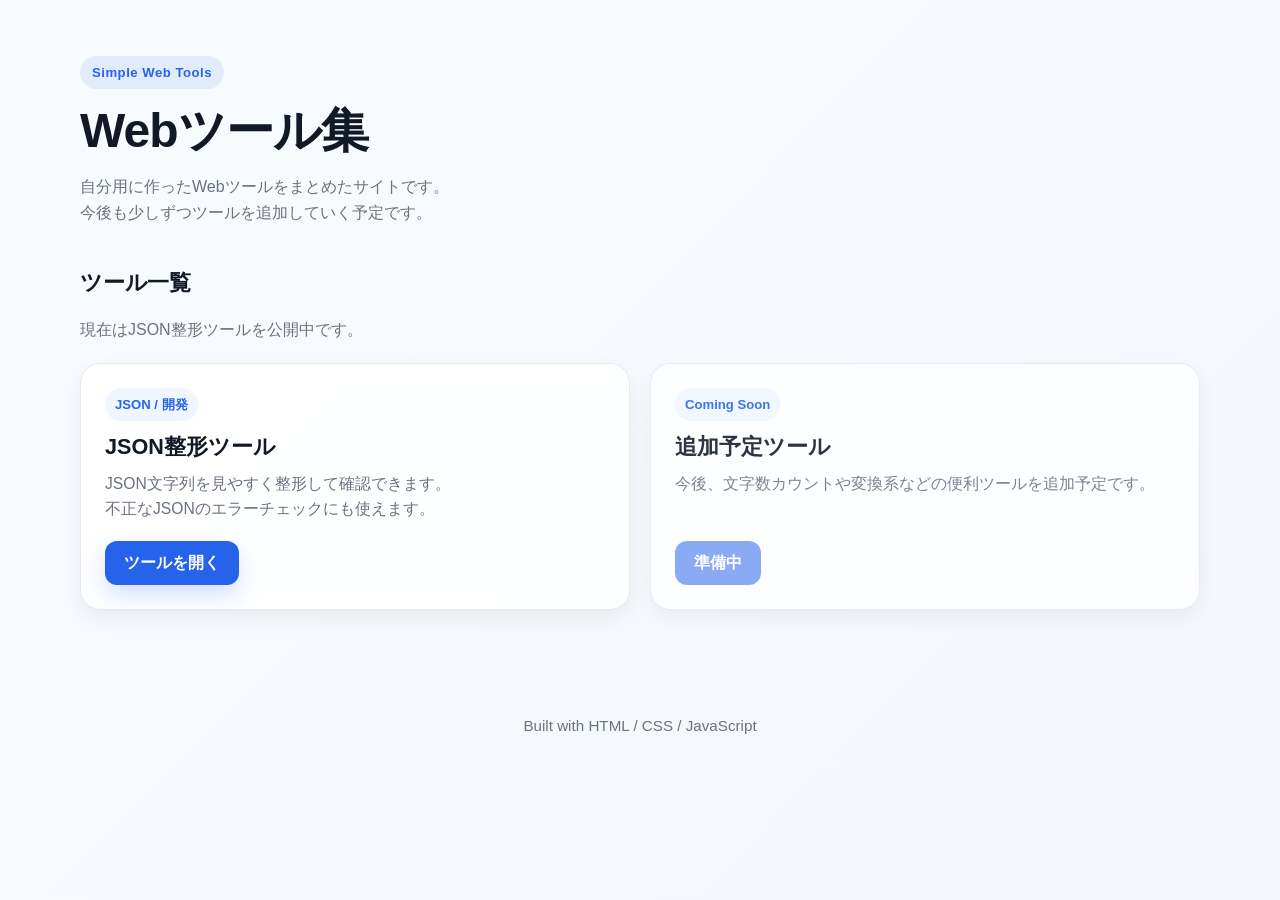
==== index.html @ 7dd609c8 "Webツール集サイトとJSON整形ツールを作成" ====
<!DOCTYPE html>
<html lang="ja">
<head>
  <meta charset="UTF-8" />
  <meta name="viewport" content="width=device-width, initial-scale=1.0" />
  <title>Webツール集</title>
  <meta name="description" content="自分用に作った便利なWebツールをまとめたサイトです。" />
  <link rel="stylesheet" href="css/style.css" />
</head>
<body>
  <div class="site-wrapper">
    <header class="site-header">
      <div class="container">
        <p class="hero-eyebrow">Simple Web Tools</p>
        <h1 class="site-title">Webツール集</h1>
        <p class="site-description">
          自分用に作ったWebツールをまとめたサイトです。<br />
          今後も少しずつツールを追加していく予定です。
        </p>
      </div>
    </header>

    <main class="site-main">
      <section class="tools-section">
        <div class="container">
          <div class="section-header">
            <h2 class="section-title">ツール一覧</h2>
            <p class="section-description">
              現在はJSON整形ツールを公開中です。
            </p>
          </div>

          <div class="tool-grid">
            <article class="tool-card">
              <div class="tool-card-body">
                <p class="tool-tag">JSON / 開発</p>
                <h3 class="tool-title">JSON整形ツール</h3>
                <p class="tool-text">
                  JSON文字列を見やすく整形して確認できます。<br />
                  不正なJSONのエラーチェックにも使えます。
                </p>
              </div>
              <div class="tool-card-footer">
                <a class="tool-link-button" href="tools/json-formatter.html">ツールを開く</a>
              </div>
            </article>

            <article class="tool-card is-disabled">
              <div class="tool-card-body">
                <p class="tool-tag">Coming Soon</p>
                <h3 class="tool-title">追加予定ツール</h3>
                <p class="tool-text">
                  今後、文字数カウントや変換系などの便利ツールを追加予定です。
                </p>
              </div>
              <div class="tool-card-footer">
                <button class="tool-link-button" type="button" disabled>準備中</button>
              </div>
            </article>
          </div>
        </div>
      </section>
    </main>

    <footer class="site-footer">
      <div class="container footer-inner">
        <p class="footer-text">Built with HTML / CSS / JavaScript</p>
      </div>
    </footer>
  </div>

  <script src="js/main.js"></script>
</body>
</html>
---- css/style.css ----
:root {
  --bg: #f5f7fb;
  --bg-gradient: linear-gradient(135deg, #f8fbff 0%, #f3f6fc 100%);
  --surface: #ffffff;
  --surface-muted: #f8fafc;
  --border: #e5e7eb;
  --border-strong: #d1d5db;
  --text: #111827;
  --text-muted: #6b7280;
  --primary: #2563eb;
  --primary-hover: #1d4ed8;
  --success-bg: #ecfdf5;
  --success-text: #047857;
  --success-border: #a7f3d0;
  --error-bg: #fef2f2;
  --error-text: #b91c1c;
  --error-border: #fecaca;
  --info-bg: #eff6ff;
  --info-text: #1d4ed8;
  --info-border: #bfdbfe;
  --shadow-sm: 0 8px 24px rgba(15, 23, 42, 0.06);
  --shadow-md: 0 14px 40px rgba(15, 23, 42, 0.10);
  --radius-sm: 12px;
  --radius-md: 16px;
  --radius-lg: 20px;
  --container-width: 1120px;
  --transition: 0.2s ease;
  --font-sans: -apple-system, BlinkMacSystemFont, "Segoe UI", Roboto, "Helvetica Neue",
    Arial, "Noto Sans JP", sans-serif;
  --font-mono: ui-monospace, SFMono-Regular, Menlo, Monaco, Consolas, "Liberation Mono",
    "Courier New", monospace;
}

*,
*::before,
*::after {
  box-sizing: border-box;
}

html {
  font-size: 16px;
}

body {
  margin: 0;
  font-family: var(--font-sans);
  color: var(--text);
  background: var(--bg-gradient);
  line-height: 1.6;
}

img {
  max-width: 100%;
  display: block;
}

button,
input,
textarea {
  font: inherit;
}

a {
  color: inherit;
  text-decoration: none;
}

code {
  font-family: var(--font-mono);
  font-size: 0.95em;
}

.site-wrapper {
  min-height: 100vh;
}

.container {
  width: min(100% - 32px, var(--container-width));
  margin: 0 auto;
}

/* ===== Header / Footer ===== */

.site-header,
.tool-page-header {
  padding: 56px 0 24px;
}

.hero-eyebrow {
  display: inline-flex;
  align-items: center;
  margin: 0 0 14px;
  padding: 6px 12px;
  border-radius: 999px;
  background: rgba(37, 99, 235, 0.10);
  color: var(--primary);
  font-size: 0.82rem;
  font-weight: 700;
  letter-spacing: 0.04em;
}

.site-title,
.page-title {
  margin: 0;
  font-size: clamp(2rem, 4vw, 3rem);
  line-height: 1.15;
  letter-spacing: -0.02em;
}

.site-description,
.page-description,
.section-description {
  margin: 16px 0 0;
  max-width: 760px;
  color: var(--text-muted);
  font-size: 1rem;
}

.site-main {
  padding: 8px 0 64px;
}

.site-footer {
  padding: 16px 0 40px;
}

.footer-inner {
  display: flex;
  justify-content: center;
}

.footer-text {
  margin: 0;
  color: var(--text-muted);
  font-size: 0.95rem;
  text-align: center;
}

/* ===== Common Section ===== */

.section-header {
  margin-bottom: 20px;
}

.section-title {
  margin: 0;
  font-size: 1.4rem;
  letter-spacing: -0.01em;
}

/* ===== Top page ===== */

.tools-section {
  padding: 8px 0 24px;
}

.tool-grid {
  display: grid;
  grid-template-columns: repeat(2, minmax(0, 1fr));
  gap: 20px;
}

.tool-card {
  display: flex;
  flex-direction: column;
  justify-content: space-between;
  min-height: 240px;
  padding: 24px;
  background: rgba(255, 255, 255, 0.90);
  border: 1px solid rgba(229, 231, 235, 0.9);
  border-radius: var(--radius-lg);
  box-shadow: var(--shadow-sm);
  backdrop-filter: blur(10px);
  transition:
    transform var(--transition),
    box-shadow var(--transition),
    border-color var(--transition);
}

.tool-card:hover {
  transform: translateY(-4px);
  box-shadow: var(--shadow-md);
  border-color: #dbe4ff;
}

.tool-card.is-disabled {
  opacity: 0.88;
}

.tool-card-body {
  margin-bottom: 20px;
}

.tool-tag {
  display: inline-flex;
  align-items: center;
  margin: 0 0 12px;
  padding: 6px 10px;
  border-radius: 999px;
  background: #eff6ff;
  color: var(--primary);
  font-size: 0.82rem;
  font-weight: 700;
}

.tool-title {
  margin: 0 0 10px;
  font-size: 1.35rem;
  line-height: 1.3;
}

.tool-text {
  margin: 0;
  color: var(--text-muted);
  font-size: 0.98rem;
}

.tool-card-footer {
  margin-top: auto;
}

/* ===== Buttons ===== */

.tool-link-button,
.primary-button,
.secondary-button {
  display: inline-flex;
  align-items: center;
  justify-content: center;
  min-height: 44px;
  padding: 0 18px;
  border-radius: 12px;
  border: 1px solid transparent;
  cursor: pointer;
  transition:
    background-color var(--transition),
    border-color var(--transition),
    color var(--transition),
    transform var(--transition),
    box-shadow var(--transition);
  font-weight: 700;
  text-align: center;
}

.tool-link-button,
.primary-button {
  background: var(--primary);
  color: #ffffff;
  box-shadow: 0 10px 24px rgba(37, 99, 235, 0.20);
}

.tool-link-button:hover,
.primary-button:hover {
  background: var(--primary-hover);
  transform: translateY(-1px);
}

.tool-link-button:disabled,
.primary-button:disabled,
.secondary-button:disabled {
  cursor: not-allowed;
  opacity: 0.6;
  transform: none;
  box-shadow: none;
}

.secondary-button {
  background: #ffffff;
  color: var(--text);
  border-color: var(--border);
}

.secondary-button:hover {
  background: #f9fafb;
  border-color: var(--border-strong);
}

/* ===== Tool page ===== */

.back-link {
  display: inline-flex;
  align-items: center;
  gap: 6px;
  margin-bottom: 16px;
  color: var(--primary);
  font-weight: 700;
  transition: opacity var(--transition);
}

.back-link:hover {
  opacity: 0.8;
}

.formatter-section {
  padding: 8px 0 24px;
}

.formatter-layout {
  display: grid;
  grid-template-columns: 1fr 1fr;
  gap: 20px;
  align-items: stretch;
}

.panel {
  background: rgba(255, 255, 255, 0.92);
  border: 1px solid rgba(229, 231, 235, 0.95);
  border-radius: var(--radius-lg);
  box-shadow: var(--shadow-sm);
  overflow: hidden;
  backdrop-filter: blur(10px);
}

.panel-header {
  padding: 18px 20px;
  border-bottom: 1px solid var(--border);
  background: linear-gradient(180deg, rgba(255, 255, 255, 0.9), rgba(248, 250, 252, 0.95));
}

.panel-title {
  margin: 0;
  font-size: 1.05rem;
}

.panel-body {
  padding: 20px;
}

.code-textarea,
.code-output {
  width: 100%;
  min-height: 420px;
  padding: 16px;
  border-radius: var(--radius-md);
  border: 1px solid var(--border);
  background: #0f172a;
  color: #e5eefc;
  font-family: var(--font-mono);
  font-size: 0.95rem;
  line-height: 1.7;
  overflow: auto;
  white-space: pre;
}

.code-textarea {
  resize: vertical;
  outline: none;
}

.code-textarea:focus {
  border-color: #7aa2ff;
  box-shadow: 0 0 0 4px rgba(37, 99, 235, 0.12);
}

.code-textarea::placeholder {
  color: #94a3b8;
}

.code-output {
  margin: 0;
}

.action-buttons {
  display: grid;
  grid-template-columns: repeat(4, minmax(0, 1fr));
  gap: 12px;
  margin-top: 22px;
}

.action-buttons .button--format {
  background: #2563eb;
  border-color: #2563eb;
  color: #ffffff;
  box-shadow: 0 10px 24px rgba(37, 99, 235, 0.20);
}

.action-buttons .button--format:hover {
  background: #1d4ed8;
  border-color: #1d4ed8;
}

.action-buttons .button--copy {
  background: #0ea5e9;
  border-color: #0ea5e9;
  color: #ffffff;
  box-shadow: 0 8px 20px rgba(14, 165, 233, 0.20);
}

.action-buttons .button--copy:hover {
  background: #0284c7;
  border-color: #0284c7;
}

.action-buttons .button--save {
  background: #16a34a;
  border-color: #16a34a;
  color: #ffffff;
  box-shadow: 0 8px 20px rgba(22, 163, 74, 0.20);
}

.action-buttons .button--save:hover {
  background: #15803d;
  border-color: #15803d;
}

.action-buttons .button--sample {
  background: #ffffff;
  border-color: #d1d5db;
  color: #374151;
  box-shadow: 0 8px 20px rgba(124, 58, 237, 0.20);
}

.action-buttons .button--sample:hover {
  background: #f9fafb;
  border-color: #d1d5db;
}

.action-buttons button:focus-visible {
  outline: none;
  box-shadow: 0 0 0 4px rgba(37, 99, 235, 0.20);
}

.message-area {
  min-height: 56px;
  margin-top: 16px;
}

.message-box {
  padding: 14px 16px;
  border: 1px solid transparent;
  border-radius: 14px;
  font-size: 0.95rem;
  font-weight: 600;
}

.message-box.success {
  background: var(--success-bg);
  border-color: var(--success-border);
  color: var(--success-text);
}

.message-box.error {
  background: var(--error-bg);
  border-color: var(--error-border);
  color: var(--error-text);
}

.message-box.info {
  background: var(--info-bg);
  border-color: var(--info-border);
  color: var(--info-text);
}

.tips-card {
  margin-top: 20px;
  padding: 20px;
  background: rgba(255, 255, 255, 0.84);
  border: 1px solid rgba(229, 231, 235, 0.9);
  border-radius: var(--radius-lg);
  box-shadow: var(--shadow-sm);
}

.tips-title {
  margin: 0 0 12px;
  font-size: 1rem;
}

.tips-list {
  margin: 0;
  padding-left: 1.2rem;
  color: var(--text-muted);
}

.tips-list li + li {
  margin-top: 8px;
}

/* ===== Responsive ===== */

@media (max-width: 900px) {
  .tool-grid {
    grid-template-columns: 1fr;
  }

  .formatter-layout {
    grid-template-columns: 1fr;
  }

  .action-buttons {
    grid-template-columns: repeat(2, minmax(0, 1fr));
  }

  .code-textarea,
  .code-output {
    min-height: 300px;
  }
}

@media (max-width: 640px) {
  .site-header,
  .tool-page-header {
    padding: 40px 0 20px;
  }

  .container {
    width: min(100% - 24px, var(--container-width));
  }

  .tool-card,
  .panel-body,
  .tips-card {
    padding: 18px;
  }

  .panel-header {
    padding: 16px 18px;
  }

  .action-buttons {
    grid-template-columns: 1fr;
  }

  .tool-link-button,
  .primary-button,
  .secondary-button {
    width: 100%;
  }

  .code-textarea,
  .code-output {
    min-height: 260px;
    font-size: 0.9rem;
  }
}
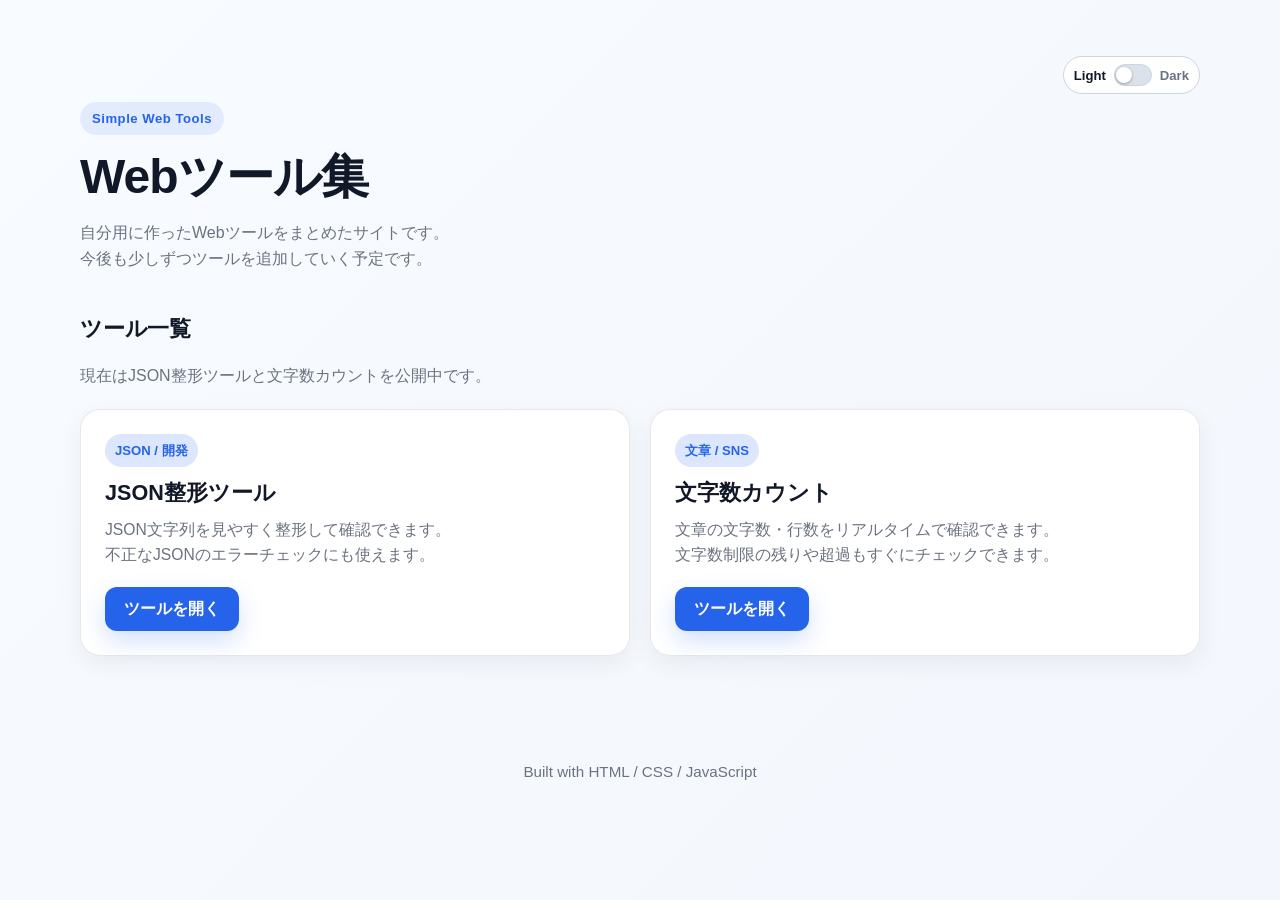
==== commit 000f27ec: "文字数カウントツールを作成" ====
--- a/index.html
+++ b/index.html
@@ -4,13 +4,37 @@
   <meta charset="UTF-8" />
   <meta name="viewport" content="width=device-width, initial-scale=1.0" />
   <title>Webツール集</title>
-  <meta name="description" content="自分用に作った便利なWebツールをまとめたサイトです。" />
+  <meta name="description" content="自分用に作ったWebツールをまとめたサイトです。" />
+  <script>
+    (function () {
+      var key = "web-tools-hub-theme";
+      var savedTheme = localStorage.getItem(key);
+      var prefersDark = window.matchMedia && window.matchMedia("(prefers-color-scheme: dark)").matches;
+      var theme = savedTheme === "dark" || savedTheme === "light" ? savedTheme : (prefersDark ? "dark" : "light");
+      document.documentElement.setAttribute("data-theme", theme);
+    })();
+  </script>
   <link rel="stylesheet" href="css/style.css" />
 </head>
 <body>
   <div class="site-wrapper">
     <header class="site-header">
       <div class="container">
+        <div class="header-top-row">
+          <div class="header-top-spacer" aria-hidden="true"></div>
+          <button
+            id="themeToggle"
+            class="theme-toggle"
+            type="button"
+            data-theme-toggle
+            aria-label="ライト/ダークモードを切り替える"
+            aria-pressed="false"
+          >
+            <span class="theme-toggle-text">Light</span>
+            <span class="theme-toggle-track"><span class="theme-toggle-thumb"></span></span>
+            <span class="theme-toggle-text">Dark</span>
+          </button>
+        </div>
         <p class="hero-eyebrow">Simple Web Tools</p>
         <h1 class="site-title">Webツール集</h1>
         <p class="site-description">
@@ -26,7 +50,7 @@
           <div class="section-header">
             <h2 class="section-title">ツール一覧</h2>
             <p class="section-description">
-              現在はJSON整形ツールを公開中です。
+              現在はJSON整形ツールと文字数カウントを公開中です。
             </p>
           </div>
 
@@ -45,16 +69,17 @@
               </div>
             </article>
 
-            <article class="tool-card is-disabled">
+            <article class="tool-card">
               <div class="tool-card-body">
-                <p class="tool-tag">Coming Soon</p>
-                <h3 class="tool-title">追加予定ツール</h3>
+                <p class="tool-tag">文章 / SNS</p>
+                <h3 class="tool-title">文字数カウント</h3>
                 <p class="tool-text">
-                  今後、文字数カウントや変換系などの便利ツールを追加予定です。
+                  文章の文字数・行数をリアルタイムで確認できます。<br />
+                  文字数制限の残りや超過もすぐにチェックできます。
                 </p>
               </div>
               <div class="tool-card-footer">
-                <button class="tool-link-button" type="button" disabled>準備中</button>
+                <a class="tool-link-button" href="tools/char-counter.html">ツールを開く</a>
               </div>
             </article>
           </div>
@@ -69,6 +94,6 @@
     </footer>
   </div>
 
-  <script src="js/main.js"></script>
+  <script src="js/theme-toggle.js"></script>
 </body>
-</html>+</html>
--- a/css/style.css
+++ b/css/style.css
@@ -9,6 +9,18 @@
   --text-muted: #6b7280;
   --primary: #2563eb;
   --primary-hover: #1d4ed8;
+  --surface-soft: rgba(255, 255, 255, 0.92);
+  --surface-soft-border: rgba(229, 231, 235, 0.95);
+  --panel-header-bg: linear-gradient(180deg, rgba(255, 255, 255, 0.9), rgba(248, 250, 252, 0.95));
+  --input-bg: #ffffff;
+  --input-text: var(--text);
+  --code-bg: #0f172a;
+  --code-text: #e5eefc;
+  --code-placeholder: #94a3b8;
+  --focus-color: #7aa2ff;
+  --toggle-track: #dbe2ea;
+  --toggle-thumb: #ffffff;
+  --toggle-border: #cdd5df;
   --success-bg: #ecfdf5;
   --success-text: #047857;
   --success-border: #a7f3d0;
@@ -31,6 +43,43 @@
     "Courier New", monospace;
 }
 
+
+[data-theme="dark"] {
+  --bg: #0b1220;
+  --bg-gradient: linear-gradient(135deg, #0d1526 0%, #111b31 100%);
+  --surface: #131d31;
+  --surface-muted: #18243d;
+  --surface-soft: rgba(19, 29, 49, 0.9);
+  --surface-soft-border: rgba(60, 79, 116, 0.65);
+  --panel-header-bg: linear-gradient(180deg, rgba(24, 36, 61, 0.95), rgba(17, 28, 48, 0.95));
+  --border: #334155;
+  --border-strong: #475569;
+  --text: #e2e8f0;
+  --text-muted: #94a3b8;
+  --primary: #60a5fa;
+  --primary-hover: #3b82f6;
+  --input-bg: #0f172a;
+  --input-text: #dbeafe;
+  --code-bg: #0f172a;
+  --code-text: #dbeafe;
+  --code-placeholder: #64748b;
+  --focus-color: #60a5fa;
+  --toggle-track: #1e293b;
+  --toggle-thumb: #f8fafc;
+  --toggle-border: #334155;
+  --success-bg: rgba(16, 185, 129, 0.18);
+  --success-text: #6ee7b7;
+  --success-border: rgba(110, 231, 183, 0.4);
+  --error-bg: rgba(239, 68, 68, 0.16);
+  --error-text: #fca5a5;
+  --error-border: rgba(252, 165, 165, 0.4);
+  --info-bg: rgba(59, 130, 246, 0.16);
+  --info-text: #93c5fd;
+  --info-border: rgba(147, 197, 253, 0.35);
+  --shadow-sm: 0 10px 28px rgba(2, 6, 23, 0.35);
+  --shadow-md: 0 18px 40px rgba(2, 6, 23, 0.5);
+}
+
 *,
 *::before,
 *::after {
@@ -84,6 +133,19 @@
 .site-header,
 .tool-page-header {
   padding: 56px 0 24px;
+}
+
+.header-top-row {
+  display: flex;
+  align-items: center;
+  justify-content: space-between;
+  gap: 12px;
+  margin-bottom: 8px;
+}
+
+.header-top-spacer {
+  width: 1px;
+  height: 1px;
 }
 
 .hero-eyebrow {
@@ -166,8 +228,8 @@
   justify-content: space-between;
   min-height: 240px;
   padding: 24px;
-  background: rgba(255, 255, 255, 0.90);
-  border: 1px solid rgba(229, 231, 235, 0.9);
+  background: var(--surface-soft);
+  border: 1px solid var(--surface-soft-border);
   border-radius: var(--radius-lg);
   box-shadow: var(--shadow-sm);
   backdrop-filter: blur(10px);
@@ -180,7 +242,7 @@
 .tool-card:hover {
   transform: translateY(-4px);
   box-shadow: var(--shadow-md);
-  border-color: #dbe4ff;
+  border-color: color-mix(in srgb, var(--primary) 24%, var(--surface-soft-border));
 }
 
 .tool-card.is-disabled {
@@ -197,7 +259,7 @@
   margin: 0 0 12px;
   padding: 6px 10px;
   border-radius: 999px;
-  background: #eff6ff;
+  background: color-mix(in srgb, var(--primary) 16%, var(--surface));
   color: var(--primary);
   font-size: 0.82rem;
   font-weight: 700;
@@ -265,13 +327,13 @@
 }
 
 .secondary-button {
-  background: #ffffff;
+  background: var(--surface);
   color: var(--text);
   border-color: var(--border);
 }
 
 .secondary-button:hover {
-  background: #f9fafb;
+  background: var(--surface-muted);
   border-color: var(--border-strong);
 }
 
@@ -281,7 +343,7 @@
   display: inline-flex;
   align-items: center;
   gap: 6px;
-  margin-bottom: 16px;
+  margin-bottom: 0;
   color: var(--primary);
   font-weight: 700;
   transition: opacity var(--transition);
@@ -303,8 +365,8 @@
 }
 
 .panel {
-  background: rgba(255, 255, 255, 0.92);
-  border: 1px solid rgba(229, 231, 235, 0.95);
+  background: var(--surface-soft);
+  border: 1px solid var(--surface-soft-border);
   border-radius: var(--radius-lg);
   box-shadow: var(--shadow-sm);
   overflow: hidden;
@@ -314,7 +376,7 @@
 .panel-header {
   padding: 18px 20px;
   border-bottom: 1px solid var(--border);
-  background: linear-gradient(180deg, rgba(255, 255, 255, 0.9), rgba(248, 250, 252, 0.95));
+  background: var(--panel-header-bg);
 }
 
 .panel-title {
@@ -333,8 +395,8 @@
   padding: 16px;
   border-radius: var(--radius-md);
   border: 1px solid var(--border);
-  background: #0f172a;
-  color: #e5eefc;
+  background: var(--code-bg);
+  color: var(--code-text);
   font-family: var(--font-mono);
   font-size: 0.95rem;
   line-height: 1.7;
@@ -348,12 +410,12 @@
 }
 
 .code-textarea:focus {
-  border-color: #7aa2ff;
+  border-color: var(--focus-color);
   box-shadow: 0 0 0 4px rgba(37, 99, 235, 0.12);
 }
 
 .code-textarea::placeholder {
-  color: #94a3b8;
+  color: var(--code-placeholder);
 }
 
 .code-output {
@@ -404,15 +466,15 @@
 }
 
 .action-buttons .button--sample {
-  background: #ffffff;
-  border-color: #d1d5db;
-  color: #374151;
+  background: var(--surface);
+  border-color: var(--border-strong);
+  color: var(--text);
   box-shadow: 0 8px 20px rgba(124, 58, 237, 0.20);
 }
 
 .action-buttons .button--sample:hover {
-  background: #f9fafb;
-  border-color: #d1d5db;
+  background: var(--surface-muted);
+  border-color: var(--border-strong);
 }
 
 .action-buttons button:focus-visible {
@@ -454,8 +516,8 @@
 .tips-card {
   margin-top: 20px;
   padding: 20px;
-  background: rgba(255, 255, 255, 0.84);
-  border: 1px solid rgba(229, 231, 235, 0.9);
+  background: var(--surface-soft);
+  border: 1px solid var(--surface-soft-border);
   border-radius: var(--radius-lg);
   box-shadow: var(--shadow-sm);
 }
@@ -473,6 +535,16 @@
 
 .tips-list li + li {
   margin-top: 8px;
+}
+
+@media (max-width: 640px) {
+  .header-top-row {
+    flex-wrap: wrap;
+  }
+
+  .theme-toggle {
+    margin-left: auto;
+  }
 }
 
 /* ===== Responsive ===== */
@@ -532,3 +604,617 @@
     font-size: 0.9rem;
   }
 }
+
+/* ===== Character counter ===== */
+
+.plain-textarea {
+  min-height: 300px;
+  background: var(--input-bg);
+  color: var(--input-text);
+  white-space: pre-wrap;
+}
+
+.plain-textarea::placeholder {
+  color: var(--code-placeholder);
+}
+
+
+.panel-header-with-actions {
+  display: flex;
+  align-items: center;
+  justify-content: space-between;
+  gap: 12px;
+  flex-wrap: wrap;
+}
+
+.panel-header-actions {
+  display: inline-flex;
+  gap: 8px;
+  flex-wrap: wrap;
+}
+
+.panel-action-button {
+  min-height: 34px;
+  padding: 0 12px;
+  border-radius: 10px;
+  font-size: 0.86rem;
+  font-weight: 600;
+  gap: 4px;
+}
+
+.panel-action-button:disabled {
+  background: var(--surface-muted);
+  border-color: var(--border);
+  color: var(--code-placeholder);
+}
+
+
+.panel-action-toggle.is-active {
+  background: color-mix(in srgb, var(--primary) 12%, var(--surface));
+  border-color: color-mix(in srgb, var(--primary) 28%, var(--border));
+  color: var(--primary);
+}
+
+
+.text-tab-toolbar {
+  display: flex;
+  align-items: center;
+  gap: 10px;
+  margin-bottom: 10px;
+}
+
+.text-tab-scroll {
+  flex: 1;
+  overflow-x: auto;
+  padding-bottom: 2px;
+}
+
+.text-tab-list {
+  margin: 0;
+  padding: 0;
+  list-style: none;
+  display: inline-flex;
+  gap: 8px;
+}
+
+.tab-item {
+  display: inline-flex;
+  align-items: center;
+  gap: 4px;
+  padding: 4px;
+  border: 1px solid var(--border);
+  border-radius: 10px;
+  background: var(--surface);
+}
+
+.text-tab {
+  border: 0;
+  background: transparent;
+  color: var(--text-muted);
+  font-weight: 700;
+  font-size: 0.86rem;
+  line-height: 1;
+  padding: 6px 8px;
+  border-radius: 8px;
+  cursor: pointer;
+  white-space: nowrap;
+}
+
+.text-tab:hover {
+  background: var(--surface-muted);
+}
+
+.text-tab.is-active {
+  background: color-mix(in srgb, var(--primary) 12%, var(--surface));
+  color: var(--primary);
+}
+
+.text-tab-remove {
+  border: 0;
+  background: transparent;
+  color: var(--code-placeholder);
+  font-size: 0.95rem;
+  line-height: 1;
+  width: 24px;
+  height: 24px;
+  border-radius: 6px;
+  cursor: pointer;
+}
+
+.text-tab-remove:hover:not(:disabled) {
+  background: var(--surface-muted);
+  color: var(--text);
+}
+
+.text-tab-remove:disabled {
+  cursor: not-allowed;
+  opacity: 0.5;
+}
+
+.text-tab-add {
+  min-height: 36px;
+  min-width: 108px;
+  padding: 0 12px;
+  font-size: 0.84rem;
+}
+
+.tab-limit-note {
+  margin: 0 0 10px;
+  color: var(--text-muted);
+  font-size: 0.84rem;
+}
+
+.whitespace-preview {
+  margin-top: 12px;
+  padding: 12px;
+  border: 1px solid var(--border);
+  border-radius: 12px;
+  background: var(--surface-muted);
+}
+
+.whitespace-preview-label {
+  margin: 0 0 8px;
+  color: var(--text-muted);
+  font-size: 0.86rem;
+  font-weight: 700;
+}
+
+.whitespace-preview-content {
+  margin: 0;
+  padding: 10px;
+  min-height: 72px;
+  border-radius: 10px;
+  border: 1px solid var(--border);
+  background: var(--surface);
+  color: var(--text);
+  font-family: var(--font-mono);
+  font-size: 0.9rem;
+  line-height: 1.6;
+  white-space: pre-wrap;
+  word-break: break-word;
+}
+
+.whitespace-token {
+  display: inline-block;
+  min-width: 1.1em;
+  text-align: center;
+  border-radius: 4px;
+}
+
+.whitespace-token-space {
+  color: #0f766e;
+  background: #ecfeff;
+}
+
+.whitespace-token-full {
+  color: #7c3aed;
+  background: #f3e8ff;
+}
+
+.whitespace-token-tab {
+  color: #ea580c;
+  background: #fff7ed;
+}
+
+.whitespace-preview-empty {
+  color: var(--code-placeholder);
+}
+
+.line-count-panel {
+  margin-top: 12px;
+  padding: 12px;
+  border: 1px solid var(--border);
+  border-radius: 12px;
+  background: var(--surface-muted);
+}
+
+.line-count-panel-label {
+  margin: 0 0 8px;
+  color: var(--text-muted);
+  font-size: 0.86rem;
+  font-weight: 700;
+}
+
+.line-count-table-wrap {
+  border: 1px solid var(--border);
+  border-radius: 10px;
+  background: var(--surface);
+  overflow: hidden;
+}
+
+.line-count-table {
+  width: 100%;
+  border-collapse: collapse;
+  table-layout: fixed;
+}
+
+.line-count-table th,
+.line-count-table td {
+  padding: 8px 10px;
+  border-bottom: 1px solid var(--border);
+  font-size: 0.87rem;
+  vertical-align: top;
+}
+
+.line-count-table th {
+  background: var(--surface-muted);
+  color: var(--text-muted);
+  font-weight: 700;
+  text-align: left;
+}
+
+.line-count-table thead th.line-count-head-number {
+  text-align: center;
+}
+
+.line-count-head-count {
+  text-align: center;
+}
+
+.line-count-table tbody tr:last-child td {
+  border-bottom: 0;
+}
+
+.line-count-col-number {
+  width: clamp(80px, 15vw, 96px);
+  text-align: center;
+  color: var(--text-muted);
+}
+
+.line-count-col-text {
+  white-space: pre-wrap;
+  word-break: break-word;
+  overflow-wrap: anywhere;
+  color: var(--text);
+}
+
+.line-count-col-count {
+  width: clamp(100px, 20vw, 116px);
+  text-align: right;
+  color: var(--text);
+  font-variant-numeric: tabular-nums;
+}
+
+
+.char-counter-actions {
+  display: flex;
+  flex-direction: column;
+  gap: 10px;
+}
+
+.char-counter-action-row {
+  display: grid;
+  grid-template-columns: repeat(3, minmax(0, 1fr));
+  gap: 12px;
+}
+
+.char-counter-action-row .secondary-button {
+  border-color: var(--border);
+}
+
+.char-counter-action-row .secondary-button:hover {
+  background: var(--surface-muted);
+  border-color: var(--border-strong);
+}
+
+.char-counter-action-row--sub .secondary-button {
+  background: var(--surface-muted);
+  border-color: var(--border);
+  color: var(--text-muted);
+}
+
+.char-counter-action-row--sub .secondary-button:hover {
+  background: var(--surface);
+}
+
+.char-counter-action-row .button--copy {
+  background: #0ea5e9;
+  border-color: #0ea5e9;
+  color: #ffffff;
+  box-shadow: 0 8px 20px rgba(14, 165, 233, 0.18);
+}
+
+.char-counter-action-row .button--copy:hover {
+  background: #0284c7;
+  border-color: #0284c7;
+}
+
+.char-counter-action-row .button--sample {
+  background: var(--surface);
+}
+
+.char-counter-panel {
+  margin-top: 20px;
+}
+
+.counter-grid {
+  display: grid;
+  grid-template-columns: repeat(3, minmax(0, 1fr));
+  gap: 12px;
+}
+
+.counter-item {
+  padding: 14px;
+  border: 1px solid var(--border);
+  border-radius: var(--radius-md);
+  background: var(--surface-muted);
+}
+
+.counter-item--primary {
+  border-color: color-mix(in srgb, var(--primary) 35%, var(--border));
+  background: color-mix(in srgb, var(--primary) 12%, var(--surface));
+}
+
+.counter-label {
+  margin: 0;
+  color: var(--text-muted);
+  font-size: 0.9rem;
+}
+
+.counter-value {
+  margin: 8px 0 0;
+  font-size: clamp(1.5rem, 3vw, 2rem);
+  line-height: 1.2;
+  font-weight: 700;
+}
+
+.counter-item--primary .counter-value {
+  font-size: clamp(1.62rem, 3.2vw, 2.1rem);
+}
+
+.limit-controls {
+  display: flex;
+  flex-direction: column;
+  gap: 8px;
+  margin-top: 14px;
+}
+
+.limit-label {
+  font-weight: 700;
+  color: var(--text);
+}
+
+.limit-input {
+  width: min(260px, 100%);
+  min-height: 44px;
+  padding: 0 12px;
+  border: 1px solid var(--border);
+  border-radius: 12px;
+  background: var(--input-bg);
+  color: var(--text);
+}
+
+.limit-input:focus {
+  outline: none;
+  border-color: var(--focus-color);
+  box-shadow: 0 0 0 4px rgba(37, 99, 235, 0.12);
+}
+
+.preset-buttons {
+  display: flex;
+  flex-wrap: wrap;
+  gap: 10px;
+  margin-top: 14px;
+}
+
+.preset-button {
+  min-width: 70px;
+}
+
+.count-mode {
+  margin-top: 14px;
+}
+
+.count-mode-label {
+  margin: 0 0 8px;
+  font-weight: 700;
+  color: var(--text);
+}
+
+.count-mode-segment {
+  display: flex;
+  flex-wrap: wrap;
+  gap: 8px;
+}
+
+.count-mode-button {
+  min-height: 40px;
+  padding: 0 12px;
+  border-radius: 10px;
+  border: 1px solid var(--border);
+  background: var(--surface);
+  color: var(--text);
+  font-weight: 700;
+  cursor: pointer;
+  transition:
+    background-color var(--transition),
+    border-color var(--transition),
+    color var(--transition);
+}
+
+.count-mode-button:hover {
+  background: var(--surface-muted);
+  border-color: var(--border-strong);
+}
+
+.count-mode-button.is-active {
+  background: var(--primary);
+  border-color: var(--primary);
+  color: #ffffff;
+}
+
+.count-mode-hint {
+  margin: 0;
+  color: var(--text-muted);
+  font-size: 0.9rem;
+}
+
+.limit-status {
+  margin-top: 8px;
+  padding: 14px 16px;
+  border-radius: 14px;
+  border: 1px solid transparent;
+  font-weight: 600;
+  font-size: 0.95rem;
+}
+
+.limit-status.success {
+  background: var(--success-bg);
+  border-color: var(--success-border);
+  color: var(--success-text);
+}
+
+.limit-status.error {
+  background: var(--error-bg);
+  border-color: var(--error-border);
+  color: var(--error-text);
+}
+
+.limit-status.info {
+  background: var(--info-bg);
+  border-color: var(--info-border);
+  color: var(--info-text);
+}
+
+.overflow-preview {
+  margin-top: 14px;
+  padding: 12px;
+  border: 1px solid var(--border);
+  border-radius: 12px;
+  background: var(--surface-muted);
+}
+
+.overflow-preview-header {
+  display: flex;
+  justify-content: space-between;
+  align-items: center;
+  gap: 8px;
+  flex-wrap: wrap;
+}
+
+.overflow-preview-label {
+  margin: 0;
+  color: var(--text-muted);
+  font-size: 0.86rem;
+  font-weight: 700;
+}
+
+.overflow-preview-hint {
+  margin: 0;
+  color: var(--text-muted);
+  font-size: 0.82rem;
+}
+
+.overflow-preview-content {
+  margin: 8px 0 0;
+  padding: 10px;
+  min-height: 72px;
+  border: 1px solid var(--border);
+  border-radius: 10px;
+  background: var(--surface);
+  color: var(--text);
+  font-family: var(--font-mono);
+  font-size: 0.9rem;
+  line-height: 1.6;
+  white-space: pre-wrap;
+  word-break: break-word;
+}
+
+.overflow-preview-exceeded {
+  color: #b91c1c;
+  background: #fee2e2;
+}
+
+@media (max-width: 900px) {
+  .counter-grid {
+    grid-template-columns: repeat(2, minmax(0, 1fr));
+  }
+}
+
+@media (max-width: 640px) {
+  .text-tab-toolbar {
+    flex-direction: column;
+    align-items: stretch;
+  }
+
+  .text-tab-add {
+    width: 100%;
+  }
+
+  .char-counter-action-row {
+    grid-template-columns: 1fr;
+  }
+
+  .counter-grid {
+    grid-template-columns: 1fr;
+  }
+
+  .limit-input {
+    width: 100%;
+  }
+}
+
+
+.theme-toggle {
+  display: inline-flex;
+  align-items: center;
+  gap: 8px;
+  border: 1px solid var(--toggle-border);
+  border-radius: 999px;
+  background: var(--surface);
+  color: var(--text-muted);
+  min-height: 38px;
+  padding: 4px 10px;
+  cursor: pointer;
+  font-size: 0.82rem;
+  font-weight: 700;
+  transition: border-color var(--transition), background-color var(--transition), color var(--transition);
+}
+
+.theme-toggle:hover {
+  border-color: var(--border-strong);
+}
+
+.theme-toggle:focus-visible {
+  outline: none;
+  box-shadow: 0 0 0 4px color-mix(in srgb, var(--primary) 24%, transparent);
+}
+
+.theme-toggle-track {
+  width: 38px;
+  height: 22px;
+  border-radius: 999px;
+  background: var(--toggle-track);
+  border: 1px solid var(--toggle-border);
+  display: inline-flex;
+  align-items: center;
+  padding: 1px;
+}
+
+.theme-toggle-thumb {
+  width: 16px;
+  height: 16px;
+  border-radius: 50%;
+  background: var(--toggle-thumb);
+  box-shadow: 0 1px 3px rgba(15, 23, 42, 0.35);
+  transform: translateX(0);
+  transition: transform var(--transition);
+}
+
+.theme-toggle[data-active-theme="dark"] .theme-toggle-thumb {
+  transform: translateX(16px);
+}
+
+.theme-toggle[data-active-theme="dark"] .theme-toggle-text:last-child,
+.theme-toggle[data-active-theme="light"] .theme-toggle-text:first-child {
+  color: var(--text);
+}
+
+[data-theme="dark"] .overflow-preview-exceeded {
+  color: #fecaca;
+  background: rgba(185, 28, 28, 0.4);
+}
+
+[data-theme="dark"] .tool-card:hover {
+  border-color: color-mix(in srgb, var(--primary) 40%, var(--surface-soft-border));
+}
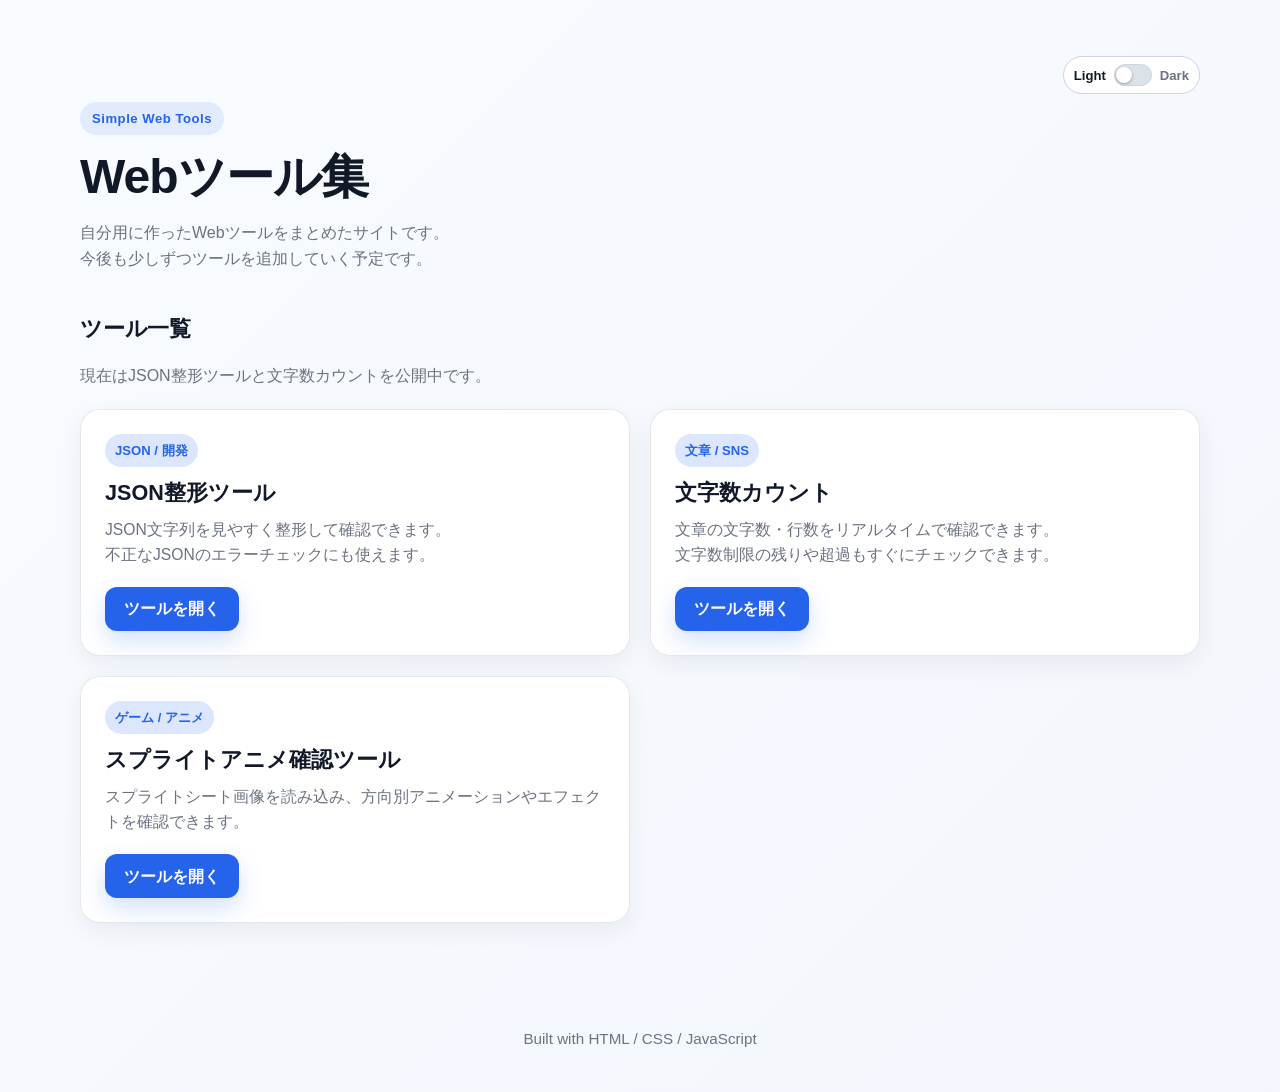
==== commit 78afb39f: "スプライトアニメ確認ツールを作成" ====
--- a/index.html
+++ b/index.html
@@ -82,6 +82,19 @@
                 <a class="tool-link-button" href="tools/char-counter.html">ツールを開く</a>
               </div>
             </article>
+          
+            <article class="tool-card">
+              <div class="tool-card-body">
+                <p class="tool-tag">ゲーム / アニメ</p>
+                <h3 class="tool-title">スプライトアニメ確認ツール</h3>
+                <p class="tool-text">
+                  スプライトシート画像を読み込み、方向別アニメーションやエフェクトを確認できます。
+                </p>
+              </div>
+              <div class="tool-card-footer">
+                <a class="tool-link-button" href="tools/sprite-animation.html">ツールを開く</a>
+              </div>
+            </article>
           </div>
         </div>
       </section>
--- a/css/style.css
+++ b/css/style.css
@@ -1218,3 +1218,186 @@
 [data-theme="dark"] .tool-card:hover {
   border-color: color-mix(in srgb, var(--primary) 40%, var(--surface-soft-border));
 }
+
+/* ===== Sprite animation ===== */
+.sprite-layout {
+  display: grid;
+  grid-template-columns: 1fr 1fr;
+  gap: 20px;
+}
+
+.sprite-controls label {
+  display: block;
+  font-weight: 700;
+  margin-bottom: 6px;
+}
+
+.sprite-controls input,
+.sprite-controls select {
+  width: 100%;
+  min-height: 42px;
+  padding: 0 12px;
+  border: 1px solid var(--border);
+  border-radius: 12px;
+  background: var(--input-bg);
+  color: var(--input-text);
+  margin-bottom: 12px;
+}
+
+.sprite-controls input[type="number"],
+.sprite-controls select {
+  min-height: 56px;
+  height: 56px;
+  padding-top: 0;
+  padding-bottom: 0;
+}
+
+.form-grid {
+  display: grid;
+  grid-template-columns: 1fr 1fr;
+  gap: 12px;
+}
+
+.sprite-buttons {
+  display: grid;
+  grid-template-columns: repeat(2, minmax(0, 1fr));
+  gap: 10px;
+  margin-top: 10px;
+}
+
+.playback-buttons {
+  margin-top: 14px;
+}
+
+
+.play-action-button {
+  gap: 8px;
+}
+
+.play-action-icon {
+  width: 0;
+  height: 0;
+  border-top: 7px solid transparent;
+  border-bottom: 7px solid transparent;
+  border-left: 11px solid currentColor;
+}
+
+.loop-toggle {
+  display: inline-flex;
+  align-items: center;
+  gap: 8px;
+  font-weight: 700;
+}
+
+.sprite-canvas-wrap {
+  padding: 14px;
+  border: 1px solid var(--border);
+  border-radius: 12px;
+  display: inline-flex;
+}
+
+.checkerboard { background-image: linear-gradient(45deg, #d1d5db 25%, transparent 25%), linear-gradient(-45deg, #d1d5db 25%, transparent 25%), linear-gradient(45deg, transparent 75%, #d1d5db 75%), linear-gradient(-45deg, transparent 75%, #d1d5db 75%); background-size: 16px 16px; background-position: 0 0, 0 8px, 8px -8px, -8px 0; }
+.bg-white { background: #fff; }
+.bg-black { background: #000; }
+.bg-gray { background: #6b7280; }
+
+.sprite-info {
+  display: grid;
+  grid-template-columns: 1fr 1fr;
+  gap: 8px 12px;
+  margin-top: 14px;
+}
+
+.sprite-info div {
+  padding: 8px 10px;
+  border: 1px solid var(--border);
+  border-radius: 10px;
+  background: var(--surface-muted);
+}
+
+.sprite-info dt { margin: 0; color: var(--text-muted); font-size: 0.85rem; }
+.sprite-info dd { margin: 4px 0 0; font-weight: 700; }
+
+.mode-fields.is-hidden { display: none; }
+.mode-fields { margin-bottom: 12px; }
+
+@media (max-width: 900px) {
+  .sprite-layout { grid-template-columns: 1fr; }
+}
+
+@media (max-width: 640px) {
+  .form-grid,
+  .sprite-buttons,
+  .sprite-info { grid-template-columns: 1fr; }
+}
+.split-preview-wrap {
+  margin-top: 16px;
+  padding-top: 14px;
+  border-top: 1px solid var(--border);
+}
+
+.transparency-helper-wrap {
+  margin-top: 16px;
+  padding-top: 14px;
+  border-top: 1px solid var(--border);
+}
+
+.sample-data-wrap {
+  margin-top: 16px;
+  padding-top: 14px;
+  border-top: 1px solid var(--border);
+}
+
+.sample-data-preview {
+  width: 100%;
+  min-height: 180px;
+  margin-bottom: 0;
+  resize: vertical;
+  padding: 10px 12px;
+  line-height: 1.45;
+  border: 1px solid var(--border);
+  border-radius: 12px;
+  background: var(--code-bg);
+  color: var(--code-text);
+  font-family: var(--font-mono);
+  font-size: 0.86rem;
+}
+
+.transparency-warning {
+  margin: 0 0 10px;
+  padding: 10px 12px;
+  border-radius: 10px;
+  border: 1px solid var(--info-border);
+  background: var(--info-bg);
+  color: var(--info-text);
+  font-size: 0.9rem;
+}
+
+#targetColorInput {
+  padding: 4px;
+}
+
+.split-preview-title {
+  margin: 0;
+  font-size: 1rem;
+}
+
+.split-preview-meta {
+  margin: 8px 0 10px;
+  color: var(--text-muted);
+  font-size: 0.86rem;
+}
+
+.split-preview-canvas-wrap {
+  overflow-x: auto;
+  border: 1px solid var(--border);
+  border-radius: 12px;
+  background: var(--surface-muted);
+  padding: 8px;
+}
+
+#splitPreviewCanvas {
+  display: block;
+  width: min(100%, 640px);
+  height: auto;
+}
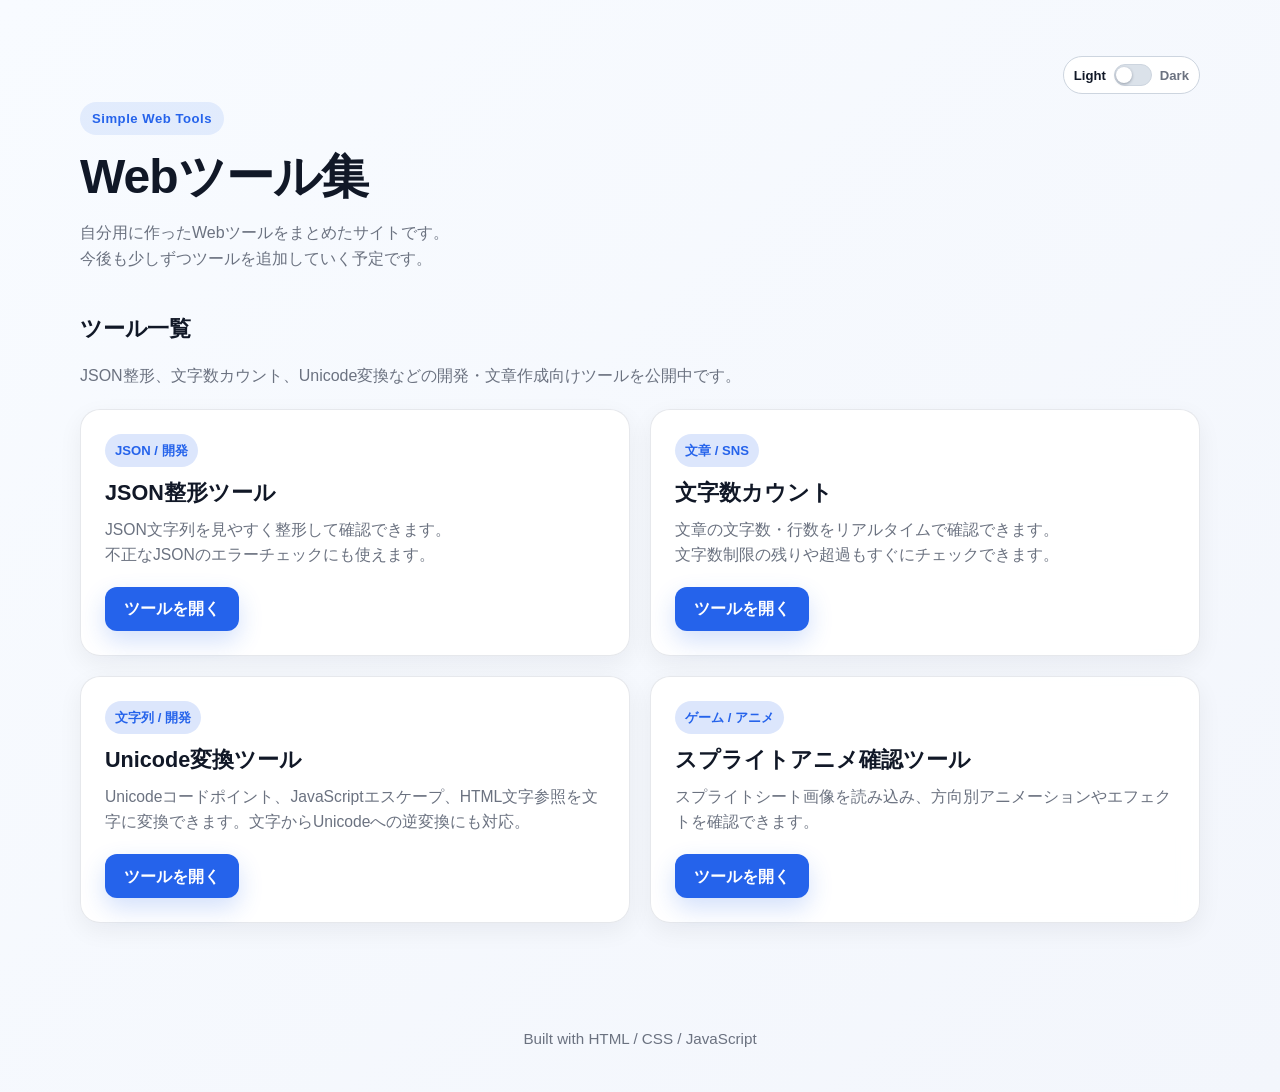
==== commit fc66df4b: "Unicode変換ツールを追加 ディレクトリ構成を整理" ====
--- a/index.html
+++ b/index.html
@@ -50,7 +50,7 @@
           <div class="section-header">
             <h2 class="section-title">ツール一覧</h2>
             <p class="section-description">
-              現在はJSON整形ツールと文字数カウントを公開中です。
+              JSON整形、文字数カウント、Unicode変換などの開発・文章作成向けツールを公開中です。
             </p>
           </div>
 
@@ -65,7 +65,7 @@
                 </p>
               </div>
               <div class="tool-card-footer">
-                <a class="tool-link-button" href="tools/json-formatter.html">ツールを開く</a>
+                <a class="tool-link-button" href="tools/json-formatter/index.html">ツールを開く</a>
               </div>
             </article>
 
@@ -79,10 +79,23 @@
                 </p>
               </div>
               <div class="tool-card-footer">
-                <a class="tool-link-button" href="tools/char-counter.html">ツールを開く</a>
+                <a class="tool-link-button" href="tools/char-counter/index.html">ツールを開く</a>
               </div>
             </article>
-          
+
+            <article class="tool-card">
+              <div class="tool-card-body">
+                <p class="tool-tag">文字列 / 開発</p>
+                <h3 class="tool-title">Unicode変換ツール</h3>
+                <p class="tool-text">
+                  Unicodeコードポイント、JavaScriptエスケープ、HTML文字参照を文字に変換できます。文字からUnicodeへの逆変換にも対応。
+                </p>
+              </div>
+              <div class="tool-card-footer">
+                <a class="tool-link-button" href="tools/unicode-converter/index.html">ツールを開く</a>
+              </div>
+            </article>
+
             <article class="tool-card">
               <div class="tool-card-body">
                 <p class="tool-tag">ゲーム / アニメ</p>
@@ -92,7 +105,7 @@
                 </p>
               </div>
               <div class="tool-card-footer">
-                <a class="tool-link-button" href="tools/sprite-animation.html">ツールを開く</a>
+                <a class="tool-link-button" href="tools/sprite-animation/index.html">ツールを開く</a>
               </div>
             </article>
           </div>
--- a/css/style.css
+++ b/css/style.css
@@ -605,555 +605,6 @@
   }
 }
 
-/* ===== Character counter ===== */
-
-.plain-textarea {
-  min-height: 300px;
-  background: var(--input-bg);
-  color: var(--input-text);
-  white-space: pre-wrap;
-}
-
-.plain-textarea::placeholder {
-  color: var(--code-placeholder);
-}
-
-
-.panel-header-with-actions {
-  display: flex;
-  align-items: center;
-  justify-content: space-between;
-  gap: 12px;
-  flex-wrap: wrap;
-}
-
-.panel-header-actions {
-  display: inline-flex;
-  gap: 8px;
-  flex-wrap: wrap;
-}
-
-.panel-action-button {
-  min-height: 34px;
-  padding: 0 12px;
-  border-radius: 10px;
-  font-size: 0.86rem;
-  font-weight: 600;
-  gap: 4px;
-}
-
-.panel-action-button:disabled {
-  background: var(--surface-muted);
-  border-color: var(--border);
-  color: var(--code-placeholder);
-}
-
-
-.panel-action-toggle.is-active {
-  background: color-mix(in srgb, var(--primary) 12%, var(--surface));
-  border-color: color-mix(in srgb, var(--primary) 28%, var(--border));
-  color: var(--primary);
-}
-
-
-.text-tab-toolbar {
-  display: flex;
-  align-items: center;
-  gap: 10px;
-  margin-bottom: 10px;
-}
-
-.text-tab-scroll {
-  flex: 1;
-  overflow-x: auto;
-  padding-bottom: 2px;
-}
-
-.text-tab-list {
-  margin: 0;
-  padding: 0;
-  list-style: none;
-  display: inline-flex;
-  gap: 8px;
-}
-
-.tab-item {
-  display: inline-flex;
-  align-items: center;
-  gap: 4px;
-  padding: 4px;
-  border: 1px solid var(--border);
-  border-radius: 10px;
-  background: var(--surface);
-}
-
-.text-tab {
-  border: 0;
-  background: transparent;
-  color: var(--text-muted);
-  font-weight: 700;
-  font-size: 0.86rem;
-  line-height: 1;
-  padding: 6px 8px;
-  border-radius: 8px;
-  cursor: pointer;
-  white-space: nowrap;
-}
-
-.text-tab:hover {
-  background: var(--surface-muted);
-}
-
-.text-tab.is-active {
-  background: color-mix(in srgb, var(--primary) 12%, var(--surface));
-  color: var(--primary);
-}
-
-.text-tab-remove {
-  border: 0;
-  background: transparent;
-  color: var(--code-placeholder);
-  font-size: 0.95rem;
-  line-height: 1;
-  width: 24px;
-  height: 24px;
-  border-radius: 6px;
-  cursor: pointer;
-}
-
-.text-tab-remove:hover:not(:disabled) {
-  background: var(--surface-muted);
-  color: var(--text);
-}
-
-.text-tab-remove:disabled {
-  cursor: not-allowed;
-  opacity: 0.5;
-}
-
-.text-tab-add {
-  min-height: 36px;
-  min-width: 108px;
-  padding: 0 12px;
-  font-size: 0.84rem;
-}
-
-.tab-limit-note {
-  margin: 0 0 10px;
-  color: var(--text-muted);
-  font-size: 0.84rem;
-}
-
-.whitespace-preview {
-  margin-top: 12px;
-  padding: 12px;
-  border: 1px solid var(--border);
-  border-radius: 12px;
-  background: var(--surface-muted);
-}
-
-.whitespace-preview-label {
-  margin: 0 0 8px;
-  color: var(--text-muted);
-  font-size: 0.86rem;
-  font-weight: 700;
-}
-
-.whitespace-preview-content {
-  margin: 0;
-  padding: 10px;
-  min-height: 72px;
-  border-radius: 10px;
-  border: 1px solid var(--border);
-  background: var(--surface);
-  color: var(--text);
-  font-family: var(--font-mono);
-  font-size: 0.9rem;
-  line-height: 1.6;
-  white-space: pre-wrap;
-  word-break: break-word;
-}
-
-.whitespace-token {
-  display: inline-block;
-  min-width: 1.1em;
-  text-align: center;
-  border-radius: 4px;
-}
-
-.whitespace-token-space {
-  color: #0f766e;
-  background: #ecfeff;
-}
-
-.whitespace-token-full {
-  color: #7c3aed;
-  background: #f3e8ff;
-}
-
-.whitespace-token-tab {
-  color: #ea580c;
-  background: #fff7ed;
-}
-
-.whitespace-preview-empty {
-  color: var(--code-placeholder);
-}
-
-.line-count-panel {
-  margin-top: 12px;
-  padding: 12px;
-  border: 1px solid var(--border);
-  border-radius: 12px;
-  background: var(--surface-muted);
-}
-
-.line-count-panel-label {
-  margin: 0 0 8px;
-  color: var(--text-muted);
-  font-size: 0.86rem;
-  font-weight: 700;
-}
-
-.line-count-table-wrap {
-  border: 1px solid var(--border);
-  border-radius: 10px;
-  background: var(--surface);
-  overflow: hidden;
-}
-
-.line-count-table {
-  width: 100%;
-  border-collapse: collapse;
-  table-layout: fixed;
-}
-
-.line-count-table th,
-.line-count-table td {
-  padding: 8px 10px;
-  border-bottom: 1px solid var(--border);
-  font-size: 0.87rem;
-  vertical-align: top;
-}
-
-.line-count-table th {
-  background: var(--surface-muted);
-  color: var(--text-muted);
-  font-weight: 700;
-  text-align: left;
-}
-
-.line-count-table thead th.line-count-head-number {
-  text-align: center;
-}
-
-.line-count-head-count {
-  text-align: center;
-}
-
-.line-count-table tbody tr:last-child td {
-  border-bottom: 0;
-}
-
-.line-count-col-number {
-  width: clamp(80px, 15vw, 96px);
-  text-align: center;
-  color: var(--text-muted);
-}
-
-.line-count-col-text {
-  white-space: pre-wrap;
-  word-break: break-word;
-  overflow-wrap: anywhere;
-  color: var(--text);
-}
-
-.line-count-col-count {
-  width: clamp(100px, 20vw, 116px);
-  text-align: right;
-  color: var(--text);
-  font-variant-numeric: tabular-nums;
-}
-
-
-.char-counter-actions {
-  display: flex;
-  flex-direction: column;
-  gap: 10px;
-}
-
-.char-counter-action-row {
-  display: grid;
-  grid-template-columns: repeat(3, minmax(0, 1fr));
-  gap: 12px;
-}
-
-.char-counter-action-row .secondary-button {
-  border-color: var(--border);
-}
-
-.char-counter-action-row .secondary-button:hover {
-  background: var(--surface-muted);
-  border-color: var(--border-strong);
-}
-
-.char-counter-action-row--sub .secondary-button {
-  background: var(--surface-muted);
-  border-color: var(--border);
-  color: var(--text-muted);
-}
-
-.char-counter-action-row--sub .secondary-button:hover {
-  background: var(--surface);
-}
-
-.char-counter-action-row .button--copy {
-  background: #0ea5e9;
-  border-color: #0ea5e9;
-  color: #ffffff;
-  box-shadow: 0 8px 20px rgba(14, 165, 233, 0.18);
-}
-
-.char-counter-action-row .button--copy:hover {
-  background: #0284c7;
-  border-color: #0284c7;
-}
-
-.char-counter-action-row .button--sample {
-  background: var(--surface);
-}
-
-.char-counter-panel {
-  margin-top: 20px;
-}
-
-.counter-grid {
-  display: grid;
-  grid-template-columns: repeat(3, minmax(0, 1fr));
-  gap: 12px;
-}
-
-.counter-item {
-  padding: 14px;
-  border: 1px solid var(--border);
-  border-radius: var(--radius-md);
-  background: var(--surface-muted);
-}
-
-.counter-item--primary {
-  border-color: color-mix(in srgb, var(--primary) 35%, var(--border));
-  background: color-mix(in srgb, var(--primary) 12%, var(--surface));
-}
-
-.counter-label {
-  margin: 0;
-  color: var(--text-muted);
-  font-size: 0.9rem;
-}
-
-.counter-value {
-  margin: 8px 0 0;
-  font-size: clamp(1.5rem, 3vw, 2rem);
-  line-height: 1.2;
-  font-weight: 700;
-}
-
-.counter-item--primary .counter-value {
-  font-size: clamp(1.62rem, 3.2vw, 2.1rem);
-}
-
-.limit-controls {
-  display: flex;
-  flex-direction: column;
-  gap: 8px;
-  margin-top: 14px;
-}
-
-.limit-label {
-  font-weight: 700;
-  color: var(--text);
-}
-
-.limit-input {
-  width: min(260px, 100%);
-  min-height: 44px;
-  padding: 0 12px;
-  border: 1px solid var(--border);
-  border-radius: 12px;
-  background: var(--input-bg);
-  color: var(--text);
-}
-
-.limit-input:focus {
-  outline: none;
-  border-color: var(--focus-color);
-  box-shadow: 0 0 0 4px rgba(37, 99, 235, 0.12);
-}
-
-.preset-buttons {
-  display: flex;
-  flex-wrap: wrap;
-  gap: 10px;
-  margin-top: 14px;
-}
-
-.preset-button {
-  min-width: 70px;
-}
-
-.count-mode {
-  margin-top: 14px;
-}
-
-.count-mode-label {
-  margin: 0 0 8px;
-  font-weight: 700;
-  color: var(--text);
-}
-
-.count-mode-segment {
-  display: flex;
-  flex-wrap: wrap;
-  gap: 8px;
-}
-
-.count-mode-button {
-  min-height: 40px;
-  padding: 0 12px;
-  border-radius: 10px;
-  border: 1px solid var(--border);
-  background: var(--surface);
-  color: var(--text);
-  font-weight: 700;
-  cursor: pointer;
-  transition:
-    background-color var(--transition),
-    border-color var(--transition),
-    color var(--transition);
-}
-
-.count-mode-button:hover {
-  background: var(--surface-muted);
-  border-color: var(--border-strong);
-}
-
-.count-mode-button.is-active {
-  background: var(--primary);
-  border-color: var(--primary);
-  color: #ffffff;
-}
-
-.count-mode-hint {
-  margin: 0;
-  color: var(--text-muted);
-  font-size: 0.9rem;
-}
-
-.limit-status {
-  margin-top: 8px;
-  padding: 14px 16px;
-  border-radius: 14px;
-  border: 1px solid transparent;
-  font-weight: 600;
-  font-size: 0.95rem;
-}
-
-.limit-status.success {
-  background: var(--success-bg);
-  border-color: var(--success-border);
-  color: var(--success-text);
-}
-
-.limit-status.error {
-  background: var(--error-bg);
-  border-color: var(--error-border);
-  color: var(--error-text);
-}
-
-.limit-status.info {
-  background: var(--info-bg);
-  border-color: var(--info-border);
-  color: var(--info-text);
-}
-
-.overflow-preview {
-  margin-top: 14px;
-  padding: 12px;
-  border: 1px solid var(--border);
-  border-radius: 12px;
-  background: var(--surface-muted);
-}
-
-.overflow-preview-header {
-  display: flex;
-  justify-content: space-between;
-  align-items: center;
-  gap: 8px;
-  flex-wrap: wrap;
-}
-
-.overflow-preview-label {
-  margin: 0;
-  color: var(--text-muted);
-  font-size: 0.86rem;
-  font-weight: 700;
-}
-
-.overflow-preview-hint {
-  margin: 0;
-  color: var(--text-muted);
-  font-size: 0.82rem;
-}
-
-.overflow-preview-content {
-  margin: 8px 0 0;
-  padding: 10px;
-  min-height: 72px;
-  border: 1px solid var(--border);
-  border-radius: 10px;
-  background: var(--surface);
-  color: var(--text);
-  font-family: var(--font-mono);
-  font-size: 0.9rem;
-  line-height: 1.6;
-  white-space: pre-wrap;
-  word-break: break-word;
-}
-
-.overflow-preview-exceeded {
-  color: #b91c1c;
-  background: #fee2e2;
-}
-
-@media (max-width: 900px) {
-  .counter-grid {
-    grid-template-columns: repeat(2, minmax(0, 1fr));
-  }
-}
-
-@media (max-width: 640px) {
-  .text-tab-toolbar {
-    flex-direction: column;
-    align-items: stretch;
-  }
-
-  .text-tab-add {
-    width: 100%;
-  }
-
-  .char-counter-action-row {
-    grid-template-columns: 1fr;
-  }
-
-  .counter-grid {
-    grid-template-columns: 1fr;
-  }
-
-  .limit-input {
-    width: 100%;
-  }
-}
-
 
 .theme-toggle {
   display: inline-flex;
@@ -1210,194 +661,7 @@
   color: var(--text);
 }
 
-[data-theme="dark"] .overflow-preview-exceeded {
-  color: #fecaca;
-  background: rgba(185, 28, 28, 0.4);
-}
 
 [data-theme="dark"] .tool-card:hover {
   border-color: color-mix(in srgb, var(--primary) 40%, var(--surface-soft-border));
 }
-
-/* ===== Sprite animation ===== */
-.sprite-layout {
-  display: grid;
-  grid-template-columns: 1fr 1fr;
-  gap: 20px;
-}
-
-.sprite-controls label {
-  display: block;
-  font-weight: 700;
-  margin-bottom: 6px;
-}
-
-.sprite-controls input,
-.sprite-controls select {
-  width: 100%;
-  min-height: 42px;
-  padding: 0 12px;
-  border: 1px solid var(--border);
-  border-radius: 12px;
-  background: var(--input-bg);
-  color: var(--input-text);
-  margin-bottom: 12px;
-}
-
-.sprite-controls input[type="number"],
-.sprite-controls select {
-  min-height: 56px;
-  height: 56px;
-  padding-top: 0;
-  padding-bottom: 0;
-}
-
-.form-grid {
-  display: grid;
-  grid-template-columns: 1fr 1fr;
-  gap: 12px;
-}
-
-.sprite-buttons {
-  display: grid;
-  grid-template-columns: repeat(2, minmax(0, 1fr));
-  gap: 10px;
-  margin-top: 10px;
-}
-
-.playback-buttons {
-  margin-top: 14px;
-}
-
-
-.play-action-button {
-  gap: 8px;
-}
-
-.play-action-icon {
-  width: 0;
-  height: 0;
-  border-top: 7px solid transparent;
-  border-bottom: 7px solid transparent;
-  border-left: 11px solid currentColor;
-}
-
-.loop-toggle {
-  display: inline-flex;
-  align-items: center;
-  gap: 8px;
-  font-weight: 700;
-}
-
-.sprite-canvas-wrap {
-  padding: 14px;
-  border: 1px solid var(--border);
-  border-radius: 12px;
-  display: inline-flex;
-}
-
-.checkerboard { background-image: linear-gradient(45deg, #d1d5db 25%, transparent 25%), linear-gradient(-45deg, #d1d5db 25%, transparent 25%), linear-gradient(45deg, transparent 75%, #d1d5db 75%), linear-gradient(-45deg, transparent 75%, #d1d5db 75%); background-size: 16px 16px; background-position: 0 0, 0 8px, 8px -8px, -8px 0; }
-.bg-white { background: #fff; }
-.bg-black { background: #000; }
-.bg-gray { background: #6b7280; }
-
-.sprite-info {
-  display: grid;
-  grid-template-columns: 1fr 1fr;
-  gap: 8px 12px;
-  margin-top: 14px;
-}
-
-.sprite-info div {
-  padding: 8px 10px;
-  border: 1px solid var(--border);
-  border-radius: 10px;
-  background: var(--surface-muted);
-}
-
-.sprite-info dt { margin: 0; color: var(--text-muted); font-size: 0.85rem; }
-.sprite-info dd { margin: 4px 0 0; font-weight: 700; }
-
-.mode-fields.is-hidden { display: none; }
-.mode-fields { margin-bottom: 12px; }
-
-@media (max-width: 900px) {
-  .sprite-layout { grid-template-columns: 1fr; }
-}
-
-@media (max-width: 640px) {
-  .form-grid,
-  .sprite-buttons,
-  .sprite-info { grid-template-columns: 1fr; }
-}
-.split-preview-wrap {
-  margin-top: 16px;
-  padding-top: 14px;
-  border-top: 1px solid var(--border);
-}
-
-.transparency-helper-wrap {
-  margin-top: 16px;
-  padding-top: 14px;
-  border-top: 1px solid var(--border);
-}
-
-.sample-data-wrap {
-  margin-top: 16px;
-  padding-top: 14px;
-  border-top: 1px solid var(--border);
-}
-
-.sample-data-preview {
-  width: 100%;
-  min-height: 180px;
-  margin-bottom: 0;
-  resize: vertical;
-  padding: 10px 12px;
-  line-height: 1.45;
-  border: 1px solid var(--border);
-  border-radius: 12px;
-  background: var(--code-bg);
-  color: var(--code-text);
-  font-family: var(--font-mono);
-  font-size: 0.86rem;
-}
-
-.transparency-warning {
-  margin: 0 0 10px;
-  padding: 10px 12px;
-  border-radius: 10px;
-  border: 1px solid var(--info-border);
-  background: var(--info-bg);
-  color: var(--info-text);
-  font-size: 0.9rem;
-}
-
-#targetColorInput {
-  padding: 4px;
-}
-
-.split-preview-title {
-  margin: 0;
-  font-size: 1rem;
-}
-
-.split-preview-meta {
-  margin: 8px 0 10px;
-  color: var(--text-muted);
-  font-size: 0.86rem;
-}
-
-.split-preview-canvas-wrap {
-  overflow-x: auto;
-  border: 1px solid var(--border);
-  border-radius: 12px;
-  background: var(--surface-muted);
-  padding: 8px;
-}
-
-#splitPreviewCanvas {
-  display: block;
-  width: min(100%, 640px);
-  height: auto;
-}
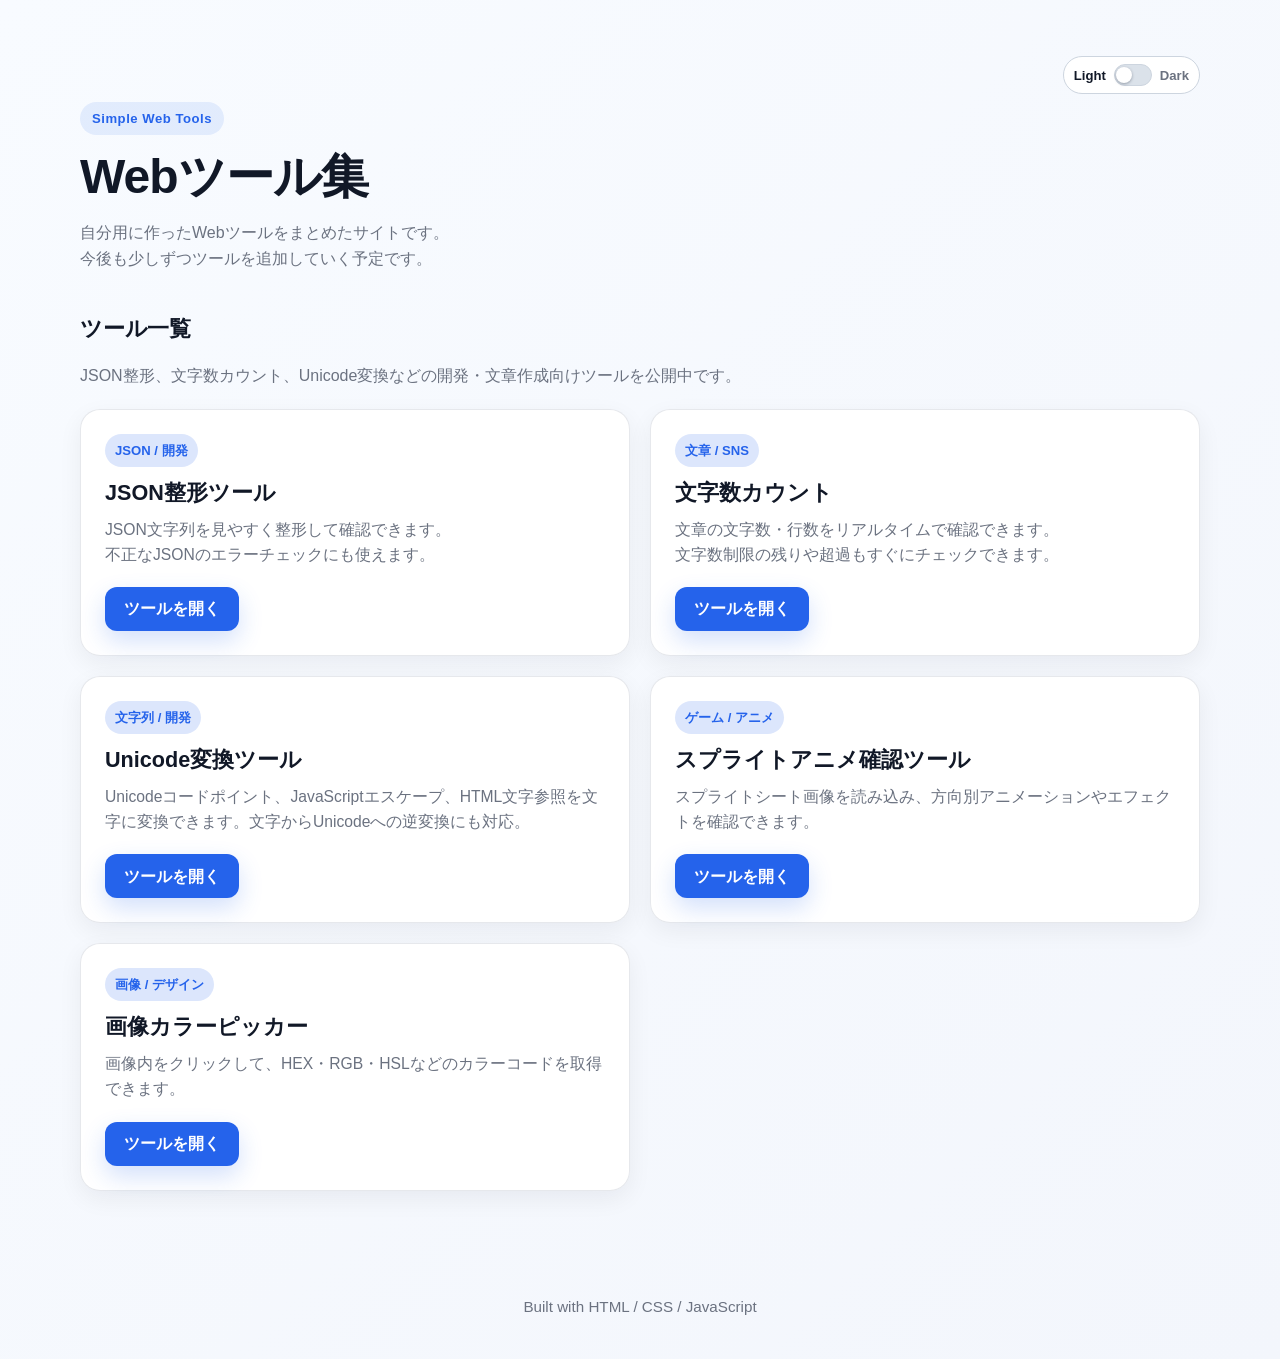
==== commit c87ab80c: "画像カラーピッカーツールを作成" ====
--- a/index.html
+++ b/index.html
@@ -108,6 +108,19 @@
                 <a class="tool-link-button" href="tools/sprite-animation/index.html">ツールを開く</a>
               </div>
             </article>
+
+            <article class="tool-card">
+              <div class="tool-card-body">
+                <p class="tool-tag">画像 / デザイン</p>
+                <h3 class="tool-title">画像カラーピッカー</h3>
+                <p class="tool-text">
+                  画像内をクリックして、HEX・RGB・HSLなどのカラーコードを取得できます。
+                </p>
+              </div>
+              <div class="tool-card-footer">
+                <a class="tool-link-button" href="tools/image-color-picker/index.html">ツールを開く</a>
+              </div>
+            </article>
           </div>
         </div>
       </section>
